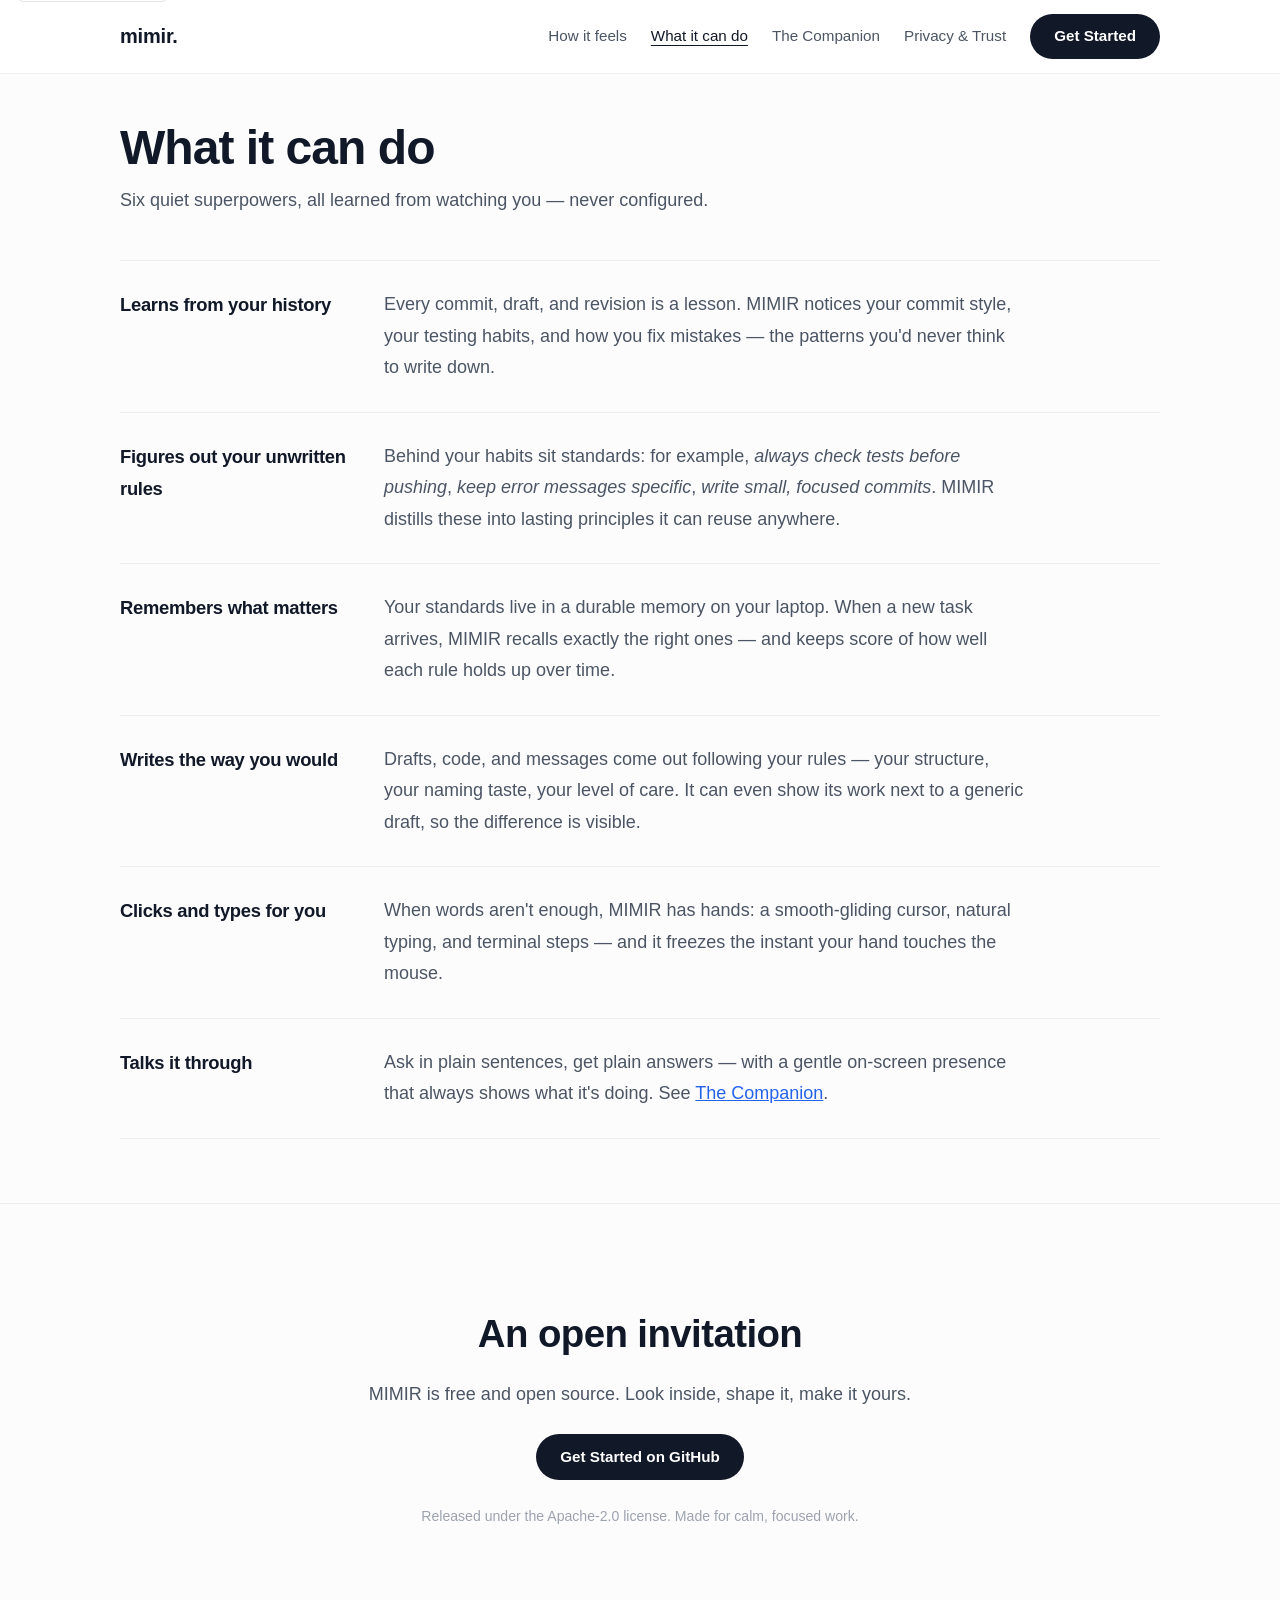
==== web/capabilities.html @ 7308ad77 "10 days MVP for hackathon" ====
<!DOCTYPE html>
<html lang="en">
<head>
  <meta charset="utf-8">
  <meta name="viewport" content="width=device-width, initial-scale=1">
  <title>What it can do — mimir.</title>
  <meta name="description" content="What MIMIR can do: learn from your history, remember your standards, write in your voice, click and type for you, and talk it through.">
  <meta name="theme-color" content="#fcfcfd">
  <link rel="icon" href="data:image/svg+xml,%3Csvg xmlns='http://www.w3.org/2000/svg' viewBox='0 0 32 32'%3E%3Crect width='32' height='32' rx='16' fill='%23111827'/%3E%3Ccircle cx='12' cy='16' r='2.6' fill='%23fcfcfd'/%3E%3Ccircle cx='20' cy='16' r='2.6' fill='%23fcfcfd'/%3E%3C/svg%3E">
  <link rel="stylesheet" href="index.css">
</head>
<body>
  <a class="skip" href="#main">Skip to content</a>

  <header class="nav">
    <div class="nav-inner">
      <a class="brand" href="index.html" aria-label="mimir home">mimir.</a>
      <nav class="nav-links" aria-label="Sections">
        <a href="how-it-feels.html">How it feels</a>
        <a href="capabilities.html" aria-current="page">What it can do</a>
        <a href="companion.html">The Companion</a>
        <a href="privacy.html">Privacy &amp; Trust</a>
      </nav>
      <a class="btn-ink" href="https://github.com/arin-gupta06/MIMIR">Get Started</a>
    </div>
  </header>

  <main id="main">
    <section class="page-head" aria-labelledby="cap-title">
      <div class="wrap">
        <h1 id="cap-title">What it can do</h1>
        <p class="section-sub">Six quiet superpowers, all learned from watching you — never configured.</p>
        <div class="rows">
          <div class="row">
            <h2>Learns from your history</h2>
            <p>Every commit, draft, and revision is a lesson. MIMIR notices your commit style, your testing habits, and how you fix mistakes — the patterns you'd never think to write down.</p>
          </div>
          <div class="row">
            <h2>Figures out your unwritten rules</h2>
            <p>Behind your habits sit standards: for example, <em>always check tests before pushing</em>, <em>keep error messages specific</em>, <em>write small, focused commits</em>. MIMIR distills these into lasting principles it can reuse anywhere.</p>
          </div>
          <div class="row">
            <h2>Remembers what matters</h2>
            <p>Your standards live in a durable memory on your laptop. When a new task arrives, MIMIR recalls exactly the right ones — and keeps score of how well each rule holds up over time.</p>
          </div>
          <div class="row">
            <h2>Writes the way you would</h2>
            <p>Drafts, code, and messages come out following your rules — your structure, your naming taste, your level of care. It can even show its work next to a generic draft, so the difference is visible.</p>
          </div>
          <div class="row">
            <h2>Clicks and types for you</h2>
            <p>When words aren't enough, MIMIR has hands: a smooth-gliding cursor, natural typing, and terminal steps — and it freezes the instant your hand touches the mouse.</p>
          </div>
          <div class="row">
            <h2>Talks it through</h2>
            <p>Ask in plain sentences, get plain answers — with a gentle on-screen presence that always shows what it's doing. See <a href="companion.html">The Companion</a>.</p>
          </div>
        </div>
      </div>
    </section>
  </main>

  <footer class="footer">
    <div class="wrap narrow">
      <h2>An open invitation</h2>
      <p>MIMIR is free and open source. Look inside, shape it, make it yours.</p>
      <p><a class="btn-ink" href="https://github.com/arin-gupta06/MIMIR">Get Started on GitHub</a></p>
      <p class="fine">Released under the Apache-2.0 license. Made for calm, focused work.</p>
    </div>
  </footer>
</body>
</html>
---- web/index.css ----
/* mimir. — serene porcelain system (DESIGN.md) */
:root {
  --bg-canvas: #fcfcfd;
  --bg-surface: #ffffff;
  --bg-subtle: #f5f6f8;
  --bg-card: rgba(255, 255, 255, 0.85);
  --border-hairline: rgba(0, 0, 0, 0.06);
  --border-subtle: rgba(0, 0, 0, 0.10);
  --border-focus: #111827;
  --text-primary: #111827;
  --text-secondary: #4b5563;
  --text-muted: #9ca3af;
  --text-link: #2563eb;
  --accent-soft-amber: #fef3c7;
  --accent-amber-text: #b45309;
  --accent-soft-sage: #ecfdf5;
  --accent-sage-text: #047857;
  --accent-soft-sky: #eff6ff;
  --accent-sky-text: #1d4ed8;
  --radius-sm: 8px;
  --radius-md: 14px;
  --radius-lg: 22px;
  --radius-pill: 9999px;
  --shadow-cloud: 0 4px 20px -2px rgba(0, 0, 0, 0.04);
  --shadow-hover: 0 12px 32px -4px rgba(0, 0, 0, 0.08);
  --font-sans: 'Inter', 'Plus Jakarta Sans', -apple-system, BlinkMacSystemFont, 'Segoe UI', Roboto, sans-serif;
}
*, *::before, *::after { box-sizing: border-box; }
* { margin: 0; padding: 0; }
html { scroll-behavior: smooth; scroll-padding-top: 5rem; }
body { background: var(--bg-canvas); color: var(--text-primary); font-family: var(--font-sans); font-size: 1.125rem; line-height: 1.75; -webkit-font-smoothing: antialiased; }
.wrap { max-width: 68rem; margin: 0 auto; padding: 0 1.5rem; }
.wrap.narrow { max-width: 46rem; }
section { padding: 7.5rem 0; }
h1 { font-size: clamp(2.4rem, 6vw, 4rem); font-weight: 700; line-height: 1.15; letter-spacing: -0.02em; }
h2 { font-size: clamp(1.7rem, 3.4vw, 2.4rem); font-weight: 700; letter-spacing: -0.015em; margin-bottom: 0.6rem; }
h3 { font-size: 1.2rem; font-weight: 600; }
.section-sub { color: var(--text-secondary); margin-bottom: 2.75rem; }
a { color: var(--text-link); }
:focus-visible { outline: 2px solid var(--border-focus); outline-offset: 3px; border-radius: 4px; }
.skip { position: absolute; left: 1rem; top: -3rem; background: var(--bg-surface); color: var(--text-primary); padding: 0.5rem 1rem; border: 1px solid var(--border-subtle); border-radius: var(--radius-sm); z-index: 50; }
.skip:focus { top: 0.75rem; }

/* Floating nav */
.nav { position: fixed; inset: 0 0 auto 0; z-index: 40; background: var(--bg-card); backdrop-filter: blur(12px); -webkit-backdrop-filter: blur(12px); border-bottom: 1px solid var(--border-hairline); }
.nav-inner { max-width: 68rem; margin: 0 auto; padding: 0.85rem 1.5rem; display: flex; align-items: center; gap: 1.5rem; }
.brand { font-weight: 700; font-size: 1.25rem; letter-spacing: -0.01em; color: var(--text-primary); text-decoration: none; }
.nav-links { display: flex; gap: 1.5rem; margin-left: auto; }
.nav-links a { color: var(--text-secondary); text-decoration: none; font-size: 0.95rem; }
.nav-links a:hover { color: var(--text-primary); }
.btn-ink { display: inline-block; background: var(--text-primary); color: #fff; font-size: 0.95rem; font-weight: 600; text-decoration: none; border: 0; border-radius: var(--radius-pill); padding: 0.6rem 1.5rem; cursor: pointer; font-family: inherit; }
.btn-ink:hover { color: #fff; opacity: 0.88; }
.btn-soft { display: inline-block; background: var(--bg-subtle); color: var(--text-primary); font-size: 0.95rem; font-weight: 600; border: 1px solid var(--border-subtle); border-radius: var(--radius-pill); padding: 0.6rem 1.5rem; cursor: pointer; font-family: inherit; }
.btn-soft:hover { border-color: var(--border-focus); }

/* Hero */
.hero { text-align: center; padding-top: 9rem; }
@view-transition { navigation: auto; }
@keyframes rise-in { from { opacity: 0; transform: translateY(10px); } }
main { animation: rise-in 0.4s cubic-bezier(0.22, 1, 0.36, 1); }
.lede { color: var(--text-secondary); font-size: 1.25rem; max-width: 40rem; margin: 1.25rem auto 0; }

/* Tranquil desktop */
.desktop { margin: 3.5rem auto 0; background: var(--bg-surface); border: 1px solid var(--border-hairline); border-radius: var(--radius-lg); box-shadow: var(--shadow-cloud); padding: 2.75rem 2rem; max-width: 38rem; }
.desktop figcaption { font-size: 0.85rem; color: var(--text-muted); margin-bottom: 1.5rem; }
.face { display: flex; justify-content: center; gap: 0.9rem; background: var(--bg-subtle); border-radius: var(--radius-pill); width: fit-content; margin: 0 auto 1.5rem; padding: 0.9rem 1.6rem; }
.eye { width: 0.85rem; height: 1.1rem; border-radius: 50%; background: var(--text-primary); animation: blink 5s infinite; }
@keyframes blink { 0%, 94%, 100% { transform: scaleY(1); } 96% { transform: scaleY(0.1); } }
.bubble { font-size: 1.1rem; max-width: 30rem; margin: 0 auto 1.5rem; }
.bubble-actions { display: flex; justify-content: center; gap: 0.75rem; flex-wrap: wrap; }
.bubble-note { font-size: 0.85rem; color: var(--text-muted); margin-top: 1rem; min-height: 1.5em; }

/* Three moments */
.moments { list-style: none; display: grid; grid-template-columns: repeat(3, 1fr); gap: 1.5rem; }
.moment { background: var(--bg-surface); border: 1px solid var(--border-hairline); border-radius: var(--radius-md); box-shadow: var(--shadow-cloud); padding: 2.25rem 1.75rem; }
.moment:hover { box-shadow: var(--shadow-hover); }
.moment h2, .moment h3 { font-size: 1.2rem; font-weight: 600; margin-bottom: 0.6rem; }
.moment p { color: var(--text-secondary); font-size: 1rem; }
.moment.amber { background: linear-gradient(var(--accent-soft-amber), var(--bg-surface) 9rem); }
.moment.sage { background: linear-gradient(var(--accent-soft-sage), var(--bg-surface) 9rem); }
.moment.sky { background: linear-gradient(var(--accent-soft-sky), var(--bg-surface) 9rem); }

/* Approach */
#approach p { color: var(--text-secondary); margin-bottom: 1.25rem; }
.before-after { margin-top: 2rem; display: grid; gap: 1rem; }
.before-after p { background: var(--bg-surface); border: 1px solid var(--border-hairline); border-radius: var(--radius-md); box-shadow: var(--shadow-cloud); padding: 1.4rem 1.6rem; margin: 0; }
.before-after strong { color: var(--text-primary); }

/* Companion dialogue + states */
.dialogue { max-width: 40rem; margin-bottom: 3rem; display: grid; gap: 1rem; }
.line { border-radius: var(--radius-md); padding: 1.2rem 1.5rem; }
.line.you { background: var(--bg-subtle); justify-self: start; }
.line.mimir { background: var(--accent-soft-sage); justify-self: end; text-align: right; }
.who { display: block; font-size: 0.78rem; font-weight: 700; letter-spacing: 0.06em; text-transform: uppercase; color: var(--text-muted); margin-bottom: 0.25rem; }
.states { list-style: none; display: grid; grid-template-columns: repeat(4, 1fr); gap: 1.25rem; }
.states li { background: var(--bg-surface); border: 1px solid var(--border-hairline); border-radius: var(--radius-md); box-shadow: var(--shadow-cloud); padding: 1.5rem 1.25rem; text-align: center; }
.emo { font-size: 1.9rem; display: block; margin-bottom: 0.5rem; }
.sname { display: block; font-weight: 700; }
.sdesc { display: block; font-size: 0.88rem; color: var(--text-secondary); margin-top: 0.25rem; }

/* Generic label/content rows (capabilities, privacy) */
.rows { border-top: 1px solid var(--border-hairline); }
.row { display: grid; grid-template-columns: 15rem 1fr; gap: 1.5rem; padding: 1.75rem 0; border-bottom: 1px solid var(--border-hairline); }
.row h2 { font-size: 1.15rem; margin: 0; }
.row p { color: var(--text-secondary); max-width: 40rem; }
.footnote { font-size: 0.9rem; color: var(--text-muted); margin-top: 1.75rem; max-width: 40rem; }

/* Page heads + link cards */
.page-head { padding-bottom: 4rem; }
.page-head h1 { font-size: clamp(2rem, 4.5vw, 3rem); font-weight: 700; letter-spacing: -0.02em; margin-bottom: 0.6rem; }
.narrow-sub { max-width: 46rem; }
.nav-links a[aria-current="page"] { color: var(--text-primary); text-decoration: underline; text-underline-offset: 4px; }
.link-cards { display: grid; grid-template-columns: 1fr 1fr; gap: 1.25rem; }
.link-card { display: block; background: var(--bg-surface); border: 1px solid var(--border-hairline); border-radius: var(--radius-md); box-shadow: var(--shadow-cloud); padding: 1.75rem; text-decoration: none; color: var(--text-primary); }
.link-card:hover { border-color: var(--border-subtle); box-shadow: var(--shadow-hover); color: var(--text-primary); }
.link-card p { color: var(--text-secondary); font-size: 0.98rem; margin: 0.4rem 0 0.8rem; }
.link-card .more { font-size: 0.88rem; font-weight: 600; color: var(--text-link); }

/* Chips + mini heads */
.mini-head { font-size: 1.35rem; margin: 2.75rem 0 0.3rem; }
.mini-head + .section-sub { margin-bottom: 1.25rem; }
.chips { list-style: none; display: flex; flex-wrap: wrap; gap: 0.6rem; }
.chips li { font-size: 0.95rem; background: var(--bg-subtle); border: 1px solid var(--border-hairline); border-radius: var(--radius-pill); padding: 0.5rem 1.2rem; }

/* Footer */
.footer { border-top: 1px solid var(--border-hairline); padding: 6rem 0; text-align: center; }
.footer p { color: var(--text-secondary); margin: 0.75rem 0 1.5rem; }
.footer .fine { font-size: 0.88rem; color: var(--text-muted); margin: 1.5rem 0 0; }

@media (max-width: 60rem) {
  .moments { grid-template-columns: 1fr; }
  .states { grid-template-columns: repeat(2, 1fr); }
  .row { grid-template-columns: 1fr; gap: 0.3rem; }
  .link-cards { grid-template-columns: 1fr; }
}
@media (max-width: 44rem) {
  section { padding: 4.5rem 0; }
  .nav-links { display: none; }
  .nav-inner .btn-ink { margin-left: auto; }
  .states { grid-template-columns: 1fr 1fr; }
  .desktop { padding: 2rem 1.25rem; }
}
@media (prefers-reduced-motion: reduce) {
  html { scroll-behavior: auto; }
  *, *::before, *::after { animation: none !important; transition: none !important; }
}
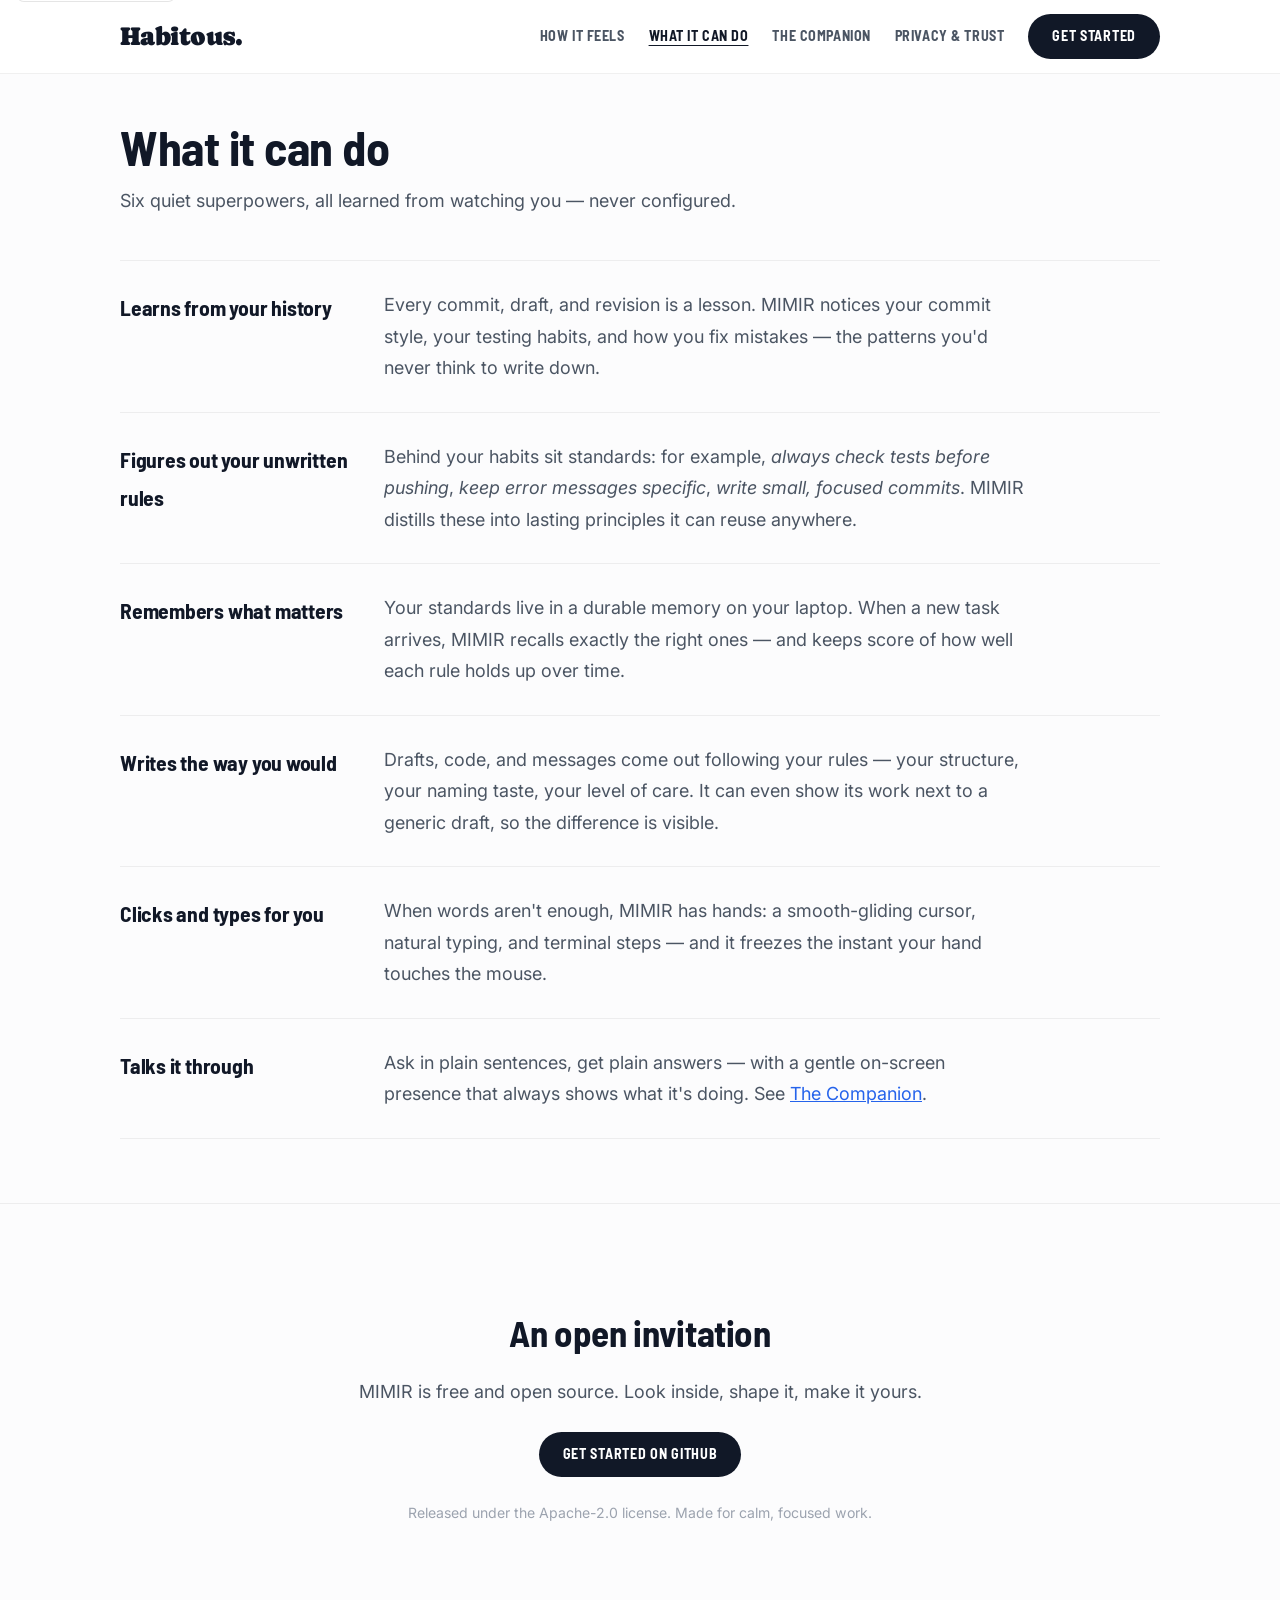
==== commit f6c94a96: "feat: add local Llama intent parser and desktop app UI components" ====
--- a/web/capabilities.html
+++ b/web/capabilities.html
@@ -14,7 +14,7 @@
 
   <header class="nav">
     <div class="nav-inner">
-      <a class="brand" href="index.html" aria-label="mimir home">mimir.</a>
+      <a class="brand" href="index.html" aria-label="Habitous home">Habitous.</a>
       <nav class="nav-links" aria-label="Sections">
         <a href="how-it-feels.html">How it feels</a>
         <a href="capabilities.html" aria-current="page">What it can do</a>
--- a/web/index.css
+++ b/web/index.css
@@ -1,4 +1,6 @@
-/* mimir. — serene porcelain system (DESIGN.md) */
+@import url('https://fonts.googleapis.com/css2?family=Barlow+Semi+Condensed:wght@600;700;800&family=Bebas+Neue&family=Caprasimo&family=Inter:wght@400;500;600&display=swap');
+
+/* Habitous / mimir — serene porcelain system with 3-tier font hierarchy */
 :root {
   --bg-canvas: #fcfcfd;
   --bg-surface: #ffffff;
@@ -23,7 +25,12 @@
   --radius-pill: 9999px;
   --shadow-cloud: 0 4px 20px -2px rgba(0, 0, 0, 0.04);
   --shadow-hover: 0 12px 32px -4px rgba(0, 0, 0, 0.08);
-  --font-sans: 'Inter', 'Plus Jakarta Sans', -apple-system, BlinkMacSystemFont, 'Segoe UI', Roboto, sans-serif;
+
+  /* Typography System */
+  --font-signature: 'Caprasimo', 'Fraunces', serif;                /* Style 1: Retro-warm curvy serif brandmark */
+  --font-impact: 'Bebas Neue', 'Anton', sans-serif;                /* Style 2: Ultra-tall condensed punchy display */
+  --font-geometric: 'Barlow Semi Condensed', -apple-system, sans-serif; /* Style 3: Squarish rounded modern sans */
+  --font-sans: 'Inter', -apple-system, BlinkMacSystemFont, 'Segoe UI', Roboto, sans-serif; /* Long-form prose */
 }
 *, *::before, *::after { box-sizing: border-box; }
 * { margin: 0; padding: 0; }
@@ -32,10 +39,12 @@
 .wrap { max-width: 68rem; margin: 0 auto; padding: 0 1.5rem; }
 .wrap.narrow { max-width: 46rem; }
 section { padding: 7.5rem 0; }
-h1 { font-size: clamp(2.4rem, 6vw, 4rem); font-weight: 700; line-height: 1.15; letter-spacing: -0.02em; }
-h2 { font-size: clamp(1.7rem, 3.4vw, 2.4rem); font-weight: 700; letter-spacing: -0.015em; margin-bottom: 0.6rem; }
-h3 { font-size: 1.2rem; font-weight: 600; }
+h1 { font-family: var(--font-geometric); font-size: clamp(2.4rem, 6vw, 3.8rem); font-weight: 700; line-height: 1.15; letter-spacing: -0.015em; }
+h1 .signature-word { font-family: var(--font-signature); font-weight: 400; font-size: 1.08em; letter-spacing: -0.02em; }
+h2 { font-family: var(--font-geometric); font-size: clamp(1.75rem, 3.5vw, 2.3rem); font-weight: 700; letter-spacing: -0.01em; margin-bottom: 0.6rem; }
+h3 { font-family: var(--font-geometric); font-size: 1.22rem; font-weight: 700; letter-spacing: -0.005em; }
 .section-sub { color: var(--text-secondary); margin-bottom: 2.75rem; }
+.eyebrow { font-family: var(--font-impact); font-size: 1.15rem; letter-spacing: 0.12em; text-transform: uppercase; color: var(--accent-amber-text); display: inline-block; margin-bottom: 0.5rem; line-height: 1.2; }
 a { color: var(--text-link); }
 :focus-visible { outline: 2px solid var(--border-focus); outline-offset: 3px; border-radius: 4px; }
 .skip { position: absolute; left: 1rem; top: -3rem; background: var(--bg-surface); color: var(--text-primary); padding: 0.5rem 1rem; border: 1px solid var(--border-subtle); border-radius: var(--radius-sm); z-index: 50; }
@@ -44,14 +53,15 @@
 /* Floating nav */
 .nav { position: fixed; inset: 0 0 auto 0; z-index: 40; background: var(--bg-card); backdrop-filter: blur(12px); -webkit-backdrop-filter: blur(12px); border-bottom: 1px solid var(--border-hairline); }
 .nav-inner { max-width: 68rem; margin: 0 auto; padding: 0.85rem 1.5rem; display: flex; align-items: center; gap: 1.5rem; }
-.brand { font-weight: 700; font-size: 1.25rem; letter-spacing: -0.01em; color: var(--text-primary); text-decoration: none; }
+.brand { font-family: var(--font-signature); font-weight: 400; font-size: 1.65rem; letter-spacing: -0.02em; color: var(--text-primary); text-decoration: none; line-height: 1; transition: opacity 0.2s ease; }
+.brand:hover { opacity: 0.85; }
 .nav-links { display: flex; gap: 1.5rem; margin-left: auto; }
-.nav-links a { color: var(--text-secondary); text-decoration: none; font-size: 0.95rem; }
+.nav-links a { font-family: var(--font-geometric); font-weight: 700; text-transform: uppercase; letter-spacing: 0.04em; color: var(--text-secondary); text-decoration: none; font-size: 0.88rem; transition: color 0.15s ease; }
 .nav-links a:hover { color: var(--text-primary); }
-.btn-ink { display: inline-block; background: var(--text-primary); color: #fff; font-size: 0.95rem; font-weight: 600; text-decoration: none; border: 0; border-radius: var(--radius-pill); padding: 0.6rem 1.5rem; cursor: pointer; font-family: inherit; }
-.btn-ink:hover { color: #fff; opacity: 0.88; }
-.btn-soft { display: inline-block; background: var(--bg-subtle); color: var(--text-primary); font-size: 0.95rem; font-weight: 600; border: 1px solid var(--border-subtle); border-radius: var(--radius-pill); padding: 0.6rem 1.5rem; cursor: pointer; font-family: inherit; }
-.btn-soft:hover { border-color: var(--border-focus); }
+.btn-ink { display: inline-block; background: var(--text-primary); color: #fff; font-family: var(--font-geometric); font-size: 0.88rem; font-weight: 700; letter-spacing: 0.05em; text-transform: uppercase; text-decoration: none; border: 0; border-radius: var(--radius-pill); padding: 0.65rem 1.5rem; cursor: pointer; transition: transform 0.15s ease, opacity 0.15s ease; }
+.btn-ink:hover { color: #fff; opacity: 0.9; transform: translateY(-1px); }
+.btn-soft { display: inline-block; background: var(--bg-subtle); color: var(--text-primary); font-family: var(--font-geometric); font-size: 0.88rem; font-weight: 700; letter-spacing: 0.05em; text-transform: uppercase; border: 1px solid var(--border-subtle); border-radius: var(--radius-pill); padding: 0.65rem 1.5rem; cursor: pointer; transition: border-color 0.15s ease, transform 0.15s ease; }
+.btn-soft:hover { border-color: var(--border-focus); transform: translateY(-1px); }
 
 /* Hero */
 .hero { text-align: center; padding-top: 9rem; }
@@ -91,36 +101,37 @@
 .line { border-radius: var(--radius-md); padding: 1.2rem 1.5rem; }
 .line.you { background: var(--bg-subtle); justify-self: start; }
 .line.mimir { background: var(--accent-soft-sage); justify-self: end; text-align: right; }
-.who { display: block; font-size: 0.78rem; font-weight: 700; letter-spacing: 0.06em; text-transform: uppercase; color: var(--text-muted); margin-bottom: 0.25rem; }
+.who { display: block; font-family: var(--font-impact); font-size: 0.95rem; font-weight: 400; letter-spacing: 0.12em; text-transform: uppercase; color: var(--text-muted); margin-bottom: 0.25rem; }
 .states { list-style: none; display: grid; grid-template-columns: repeat(4, 1fr); gap: 1.25rem; }
 .states li { background: var(--bg-surface); border: 1px solid var(--border-hairline); border-radius: var(--radius-md); box-shadow: var(--shadow-cloud); padding: 1.5rem 1.25rem; text-align: center; }
 .emo { font-size: 1.9rem; display: block; margin-bottom: 0.5rem; }
-.sname { display: block; font-weight: 700; }
+.sname { display: block; font-family: var(--font-geometric); font-weight: 700; text-transform: uppercase; letter-spacing: 0.02em; font-size: 1.05rem; }
 .sdesc { display: block; font-size: 0.88rem; color: var(--text-secondary); margin-top: 0.25rem; }
 
 /* Generic label/content rows (capabilities, privacy) */
 .rows { border-top: 1px solid var(--border-hairline); }
 .row { display: grid; grid-template-columns: 15rem 1fr; gap: 1.5rem; padding: 1.75rem 0; border-bottom: 1px solid var(--border-hairline); }
-.row h2 { font-size: 1.15rem; margin: 0; }
+.row h2 { font-family: var(--font-geometric); font-size: 1.35rem; font-weight: 700; letter-spacing: -0.01em; margin: 0; }
 .row p { color: var(--text-secondary); max-width: 40rem; }
 .footnote { font-size: 0.9rem; color: var(--text-muted); margin-top: 1.75rem; max-width: 40rem; }
 
 /* Page heads + link cards */
 .page-head { padding-bottom: 4rem; }
-.page-head h1 { font-size: clamp(2rem, 4.5vw, 3rem); font-weight: 700; letter-spacing: -0.02em; margin-bottom: 0.6rem; }
+.page-head h1 { font-family: var(--font-geometric); font-size: clamp(2rem, 4.5vw, 3rem); font-weight: 700; letter-spacing: -0.01em; margin-bottom: 0.6rem; }
 .narrow-sub { max-width: 46rem; }
 .nav-links a[aria-current="page"] { color: var(--text-primary); text-decoration: underline; text-underline-offset: 4px; }
 .link-cards { display: grid; grid-template-columns: 1fr 1fr; gap: 1.25rem; }
-.link-card { display: block; background: var(--bg-surface); border: 1px solid var(--border-hairline); border-radius: var(--radius-md); box-shadow: var(--shadow-cloud); padding: 1.75rem; text-decoration: none; color: var(--text-primary); }
-.link-card:hover { border-color: var(--border-subtle); box-shadow: var(--shadow-hover); color: var(--text-primary); }
+.link-card { display: block; background: var(--bg-surface); border: 1px solid var(--border-hairline); border-radius: var(--radius-md); box-shadow: var(--shadow-cloud); padding: 1.75rem; text-decoration: none; color: var(--text-primary); transition: border-color 0.15s ease, box-shadow 0.15s ease, transform 0.15s ease; }
+.link-card:hover { border-color: var(--border-subtle); box-shadow: var(--shadow-hover); color: var(--text-primary); transform: translateY(-2px); }
+.link-card h3 { font-family: var(--font-geometric); font-weight: 700; letter-spacing: -0.005em; font-size: 1.2rem; }
 .link-card p { color: var(--text-secondary); font-size: 0.98rem; margin: 0.4rem 0 0.8rem; }
-.link-card .more { font-size: 0.88rem; font-weight: 600; color: var(--text-link); }
+.link-card .more { font-family: var(--font-geometric); font-size: 0.88rem; font-weight: 700; letter-spacing: 0.03em; text-transform: uppercase; color: var(--text-link); }
 
 /* Chips + mini heads */
-.mini-head { font-size: 1.35rem; margin: 2.75rem 0 0.3rem; }
+.mini-head { font-family: var(--font-geometric); font-size: 1.4rem; font-weight: 700; letter-spacing: -0.01em; margin: 2.75rem 0 0.3rem; }
 .mini-head + .section-sub { margin-bottom: 1.25rem; }
 .chips { list-style: none; display: flex; flex-wrap: wrap; gap: 0.6rem; }
-.chips li { font-size: 0.95rem; background: var(--bg-subtle); border: 1px solid var(--border-hairline); border-radius: var(--radius-pill); padding: 0.5rem 1.2rem; }
+.chips li { font-family: var(--font-geometric); font-weight: 600; text-transform: uppercase; letter-spacing: 0.03em; font-size: 0.88rem; background: var(--bg-subtle); border: 1px solid var(--border-hairline); border-radius: var(--radius-pill); padding: 0.45rem 1.1rem; }
 
 /* Footer */
 .footer { border-top: 1px solid var(--border-hairline); padding: 6rem 0; text-align: center; }
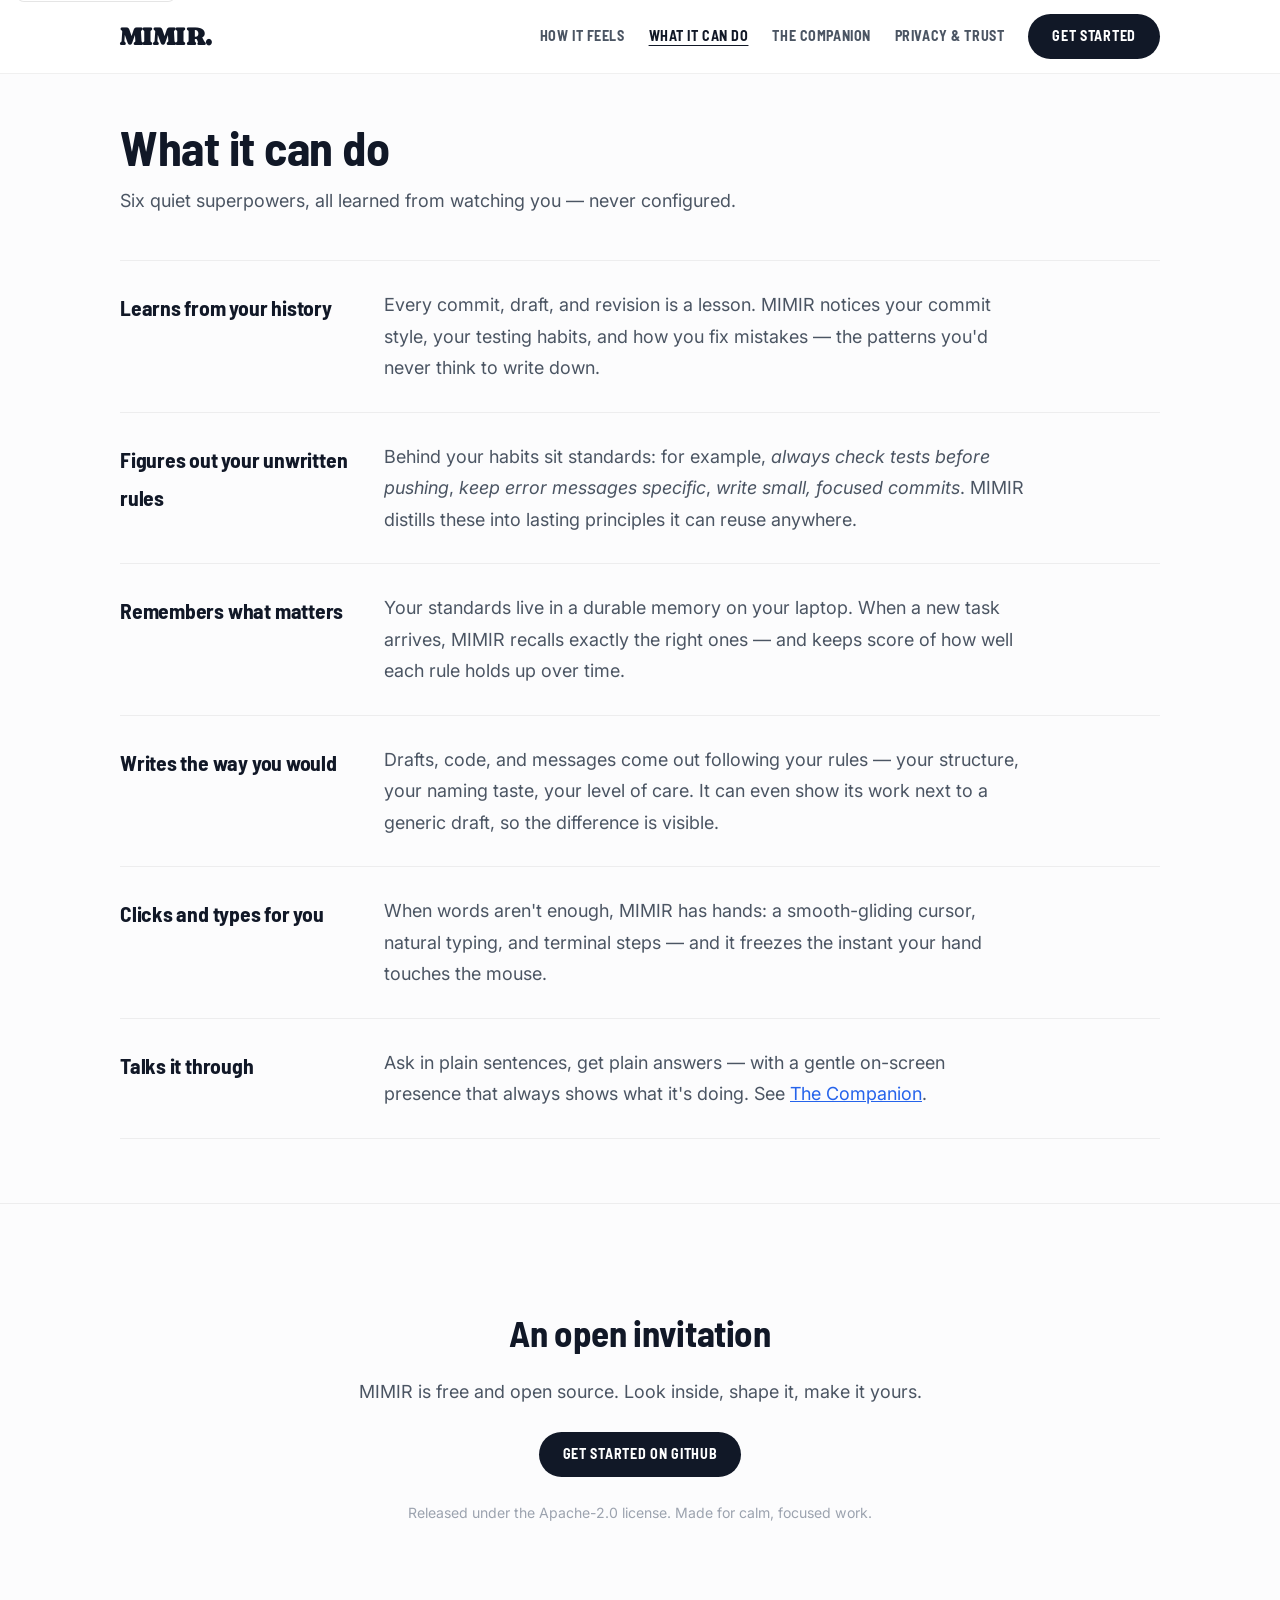
==== commit 407753ad: "feat: add replicate tab and capability pages for authentic style synthesis" ====
--- a/web/capabilities.html
+++ b/web/capabilities.html
@@ -14,7 +14,7 @@
 
   <header class="nav">
     <div class="nav-inner">
-      <a class="brand" href="index.html" aria-label="Habitous home">Habitous.</a>
+      <a class="brand" href="index.html" aria-label="MIMIR home">MIMIR.</a>
       <nav class="nav-links" aria-label="Sections">
         <a href="how-it-feels.html">How it feels</a>
         <a href="capabilities.html" aria-current="page">What it can do</a>
--- a/web/index.css
+++ b/web/index.css
@@ -1,6 +1,6 @@
 @import url('https://fonts.googleapis.com/css2?family=Barlow+Semi+Condensed:wght@600;700;800&family=Bebas+Neue&family=Caprasimo&family=Inter:wght@400;500;600&display=swap');
 
-/* Habitous / mimir — serene porcelain system with 3-tier font hierarchy */
+/* MIMIR / mimir — serene porcelain system with 3-tier font hierarchy */
 :root {
   --bg-canvas: #fcfcfd;
   --bg-surface: #ffffff;
